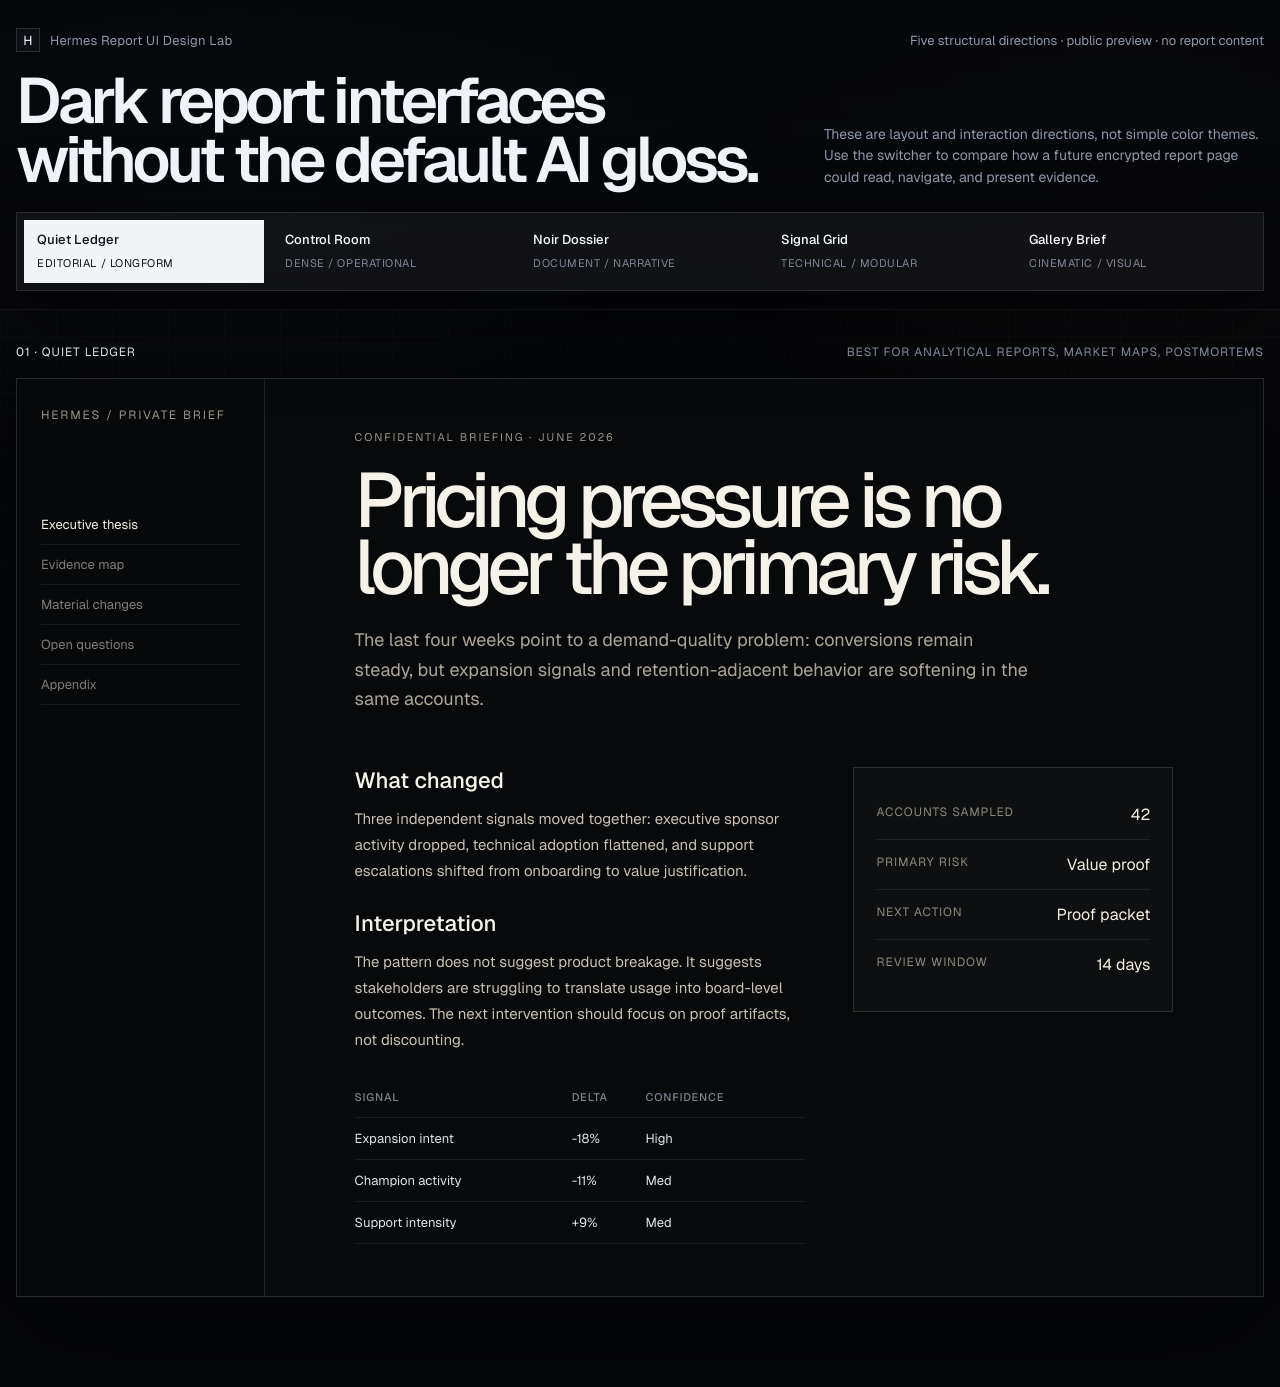
==== design-lab/index.html @ 14cd5e18 "Add report design lab prototypes" ====
<!doctype html>
<html lang="en">
<head>
  <meta charset="utf-8" />
  <meta name="viewport" content="width=device-width, initial-scale=1" />
  <title>Hermes Report Design Lab</title>
  <meta name="description" content="Five dark UI directions for encrypted Hermes report pages." />
  <link rel="preconnect" href="https://fonts.googleapis.com">
  <link rel="preconnect" href="https://fonts.gstatic.com" crossorigin>
  <link href="https://fonts.googleapis.com/css2?family=Geist:wght@300;400;500;600;700&family=Geist+Mono:wght@400;500;600&family=Inter:wght@300;400;500;600;700&family=IBM+Plex+Serif:wght@400;500&display=swap" rel="stylesheet">
  <style>
    :root {
      color-scheme: dark;
      --lab-bg: #06070a;
      --lab-panel: rgba(255,255,255,.055);
      --lab-line: rgba(255,255,255,.12);
      --lab-text: #eff2f7;
      --lab-muted: #8f99aa;
      --lab-accent: #d7e2ff;
      --lab-shadow: 0 24px 90px rgba(0,0,0,.48);
    }
    * { box-sizing: border-box; }
    html { scroll-behavior: smooth; }
    body {
      margin: 0;
      min-height: 100vh;
      color: var(--lab-text);
      background: var(--lab-bg);
      font-family: Geist, Inter, system-ui, -apple-system, BlinkMacSystemFont, "Segoe UI", sans-serif;
      -webkit-font-smoothing: antialiased;
      text-rendering: geometricPrecision;
    }
    body::before {
      content: "";
      position: fixed;
      inset: 0;
      pointer-events: none;
      background:
        linear-gradient(rgba(255,255,255,.018) 1px, transparent 1px),
        linear-gradient(90deg, rgba(255,255,255,.015) 1px, transparent 1px),
        radial-gradient(circle at 18% -8%, rgba(80,98,140,.18), transparent 34rem),
        radial-gradient(circle at 88% 5%, rgba(116,71,44,.12), transparent 30rem);
      background-size: 56px 56px, 56px 56px, auto, auto;
      mask-image: linear-gradient(to bottom, #000 0, rgba(0,0,0,.85) 38%, transparent 100%);
      z-index: 0;
    }
    button, select, input { font: inherit; }
    a { color: inherit; }
    .lab-shell { position: relative; z-index: 1; width: min(1440px, calc(100vw - 32px)); margin: 0 auto; }
    .lab-header { padding: 28px 0 18px; position: sticky; top: 0; z-index: 30; background: linear-gradient(to bottom, rgba(6,7,10,.96), rgba(6,7,10,.78)); backdrop-filter: blur(18px); border-bottom: 1px solid rgba(255,255,255,.065); }
    .lab-topline { display: flex; align-items: center; justify-content: space-between; gap: 18px; margin-bottom: 20px; }
    .lab-brand { display: flex; align-items: center; gap: 10px; font-size: 13px; color: var(--lab-muted); letter-spacing: .02em; }
    .lab-mark { width: 24px; height: 24px; border: 1px solid var(--lab-line); display: grid; place-items: center; color: #fff; background: #0d0f14; }
    .lab-note { color: var(--lab-muted); font-size: 13px; }
    .lab-title { display: grid; grid-template-columns: 1fr auto; gap: 24px; align-items: end; margin-bottom: 22px; }
    .lab-title h1 { margin: 0; max-width: 860px; font-size: clamp(34px, 5vw, 72px); line-height: .92; letter-spacing: -.065em; font-weight: 600; }
    .lab-title p { margin: 0; max-width: 440px; color: var(--lab-muted); font-size: 14px; line-height: 1.55; }
    .switcher { display: grid; grid-template-columns: repeat(5, minmax(0, 1fr)); gap: 8px; padding: 7px; border: 1px solid rgba(255,255,255,.10); background: rgba(255,255,255,.045); box-shadow: var(--lab-shadow); }
    .switcher button { min-height: 54px; cursor: pointer; text-align: left; border: 1px solid transparent; color: #aeb6c4; background: transparent; padding: 10px 12px; transition: 160ms ease; }
    .switcher button b { display: block; font-size: 13px; color: #f4f7fb; font-weight: 520; margin-bottom: 3px; }
    .switcher button span { font-size: 11px; letter-spacing: .05em; text-transform: uppercase; color: #7f8795; }
    .switcher button:hover { background: rgba(255,255,255,.055); border-color: rgba(255,255,255,.10); color: #fff; }
    .switcher button[aria-selected="true"] { background: #f2f4f8; color: #11141a; border-color: #f2f4f8; }
    .switcher button[aria-selected="true"] b, .switcher button[aria-selected="true"] span { color: #11141a; }
    .variant { display: none; padding: 34px 0 90px; }
    .variant.active { display: block; }
    .variant-meta { display: flex; align-items: center; justify-content: space-between; gap: 16px; margin: 0 0 18px; color: var(--lab-muted); font-size: 12px; letter-spacing: .08em; text-transform: uppercase; }
    .variant-meta .stance { color: #f6f7f9; }
    .frame { min-height: 760px; overflow: hidden; border: 1px solid rgba(255,255,255,.13); box-shadow: 0 30px 100px rgba(0,0,0,.52); background: #090a0e; }

    /* Shared sample blocks */
    .mini-table { width: 100%; border-collapse: collapse; }
    .mini-table th, .mini-table td { text-align: left; padding: 12px 0; border-bottom: 1px solid rgba(255,255,255,.08); }
    .mini-table th { color: #7d8490; font-size: 11px; text-transform: uppercase; letter-spacing: .08em; font-weight: 500; }
    .mini-table td { color: #dfe4ec; font-size: 13px; }
    .kbd { font-family: Geist Mono, monospace; border: 1px solid rgba(255,255,255,.16); padding: 2px 6px; font-size: 11px; color: #c6ccd6; background: rgba(0,0,0,.25); }

    /* 01 Quiet Ledger */
    .ledger { background: #08090a; color: #f5f2ea; font-family: Geist, Inter, sans-serif; }
    .ledger .wrap { display: grid; grid-template-columns: 248px 1fr; min-height: 760px; }
    .ledger aside { border-right: 1px solid rgba(245,242,234,.11); padding: 28px 24px; background: #07080a; }
    .ledger .logo { font-size: 12px; letter-spacing: .16em; text-transform: uppercase; color: #9b9487; margin-bottom: 82px; }
    .ledger .toc a { display: block; color: #817d76; text-decoration: none; padding: 11px 0; border-bottom: 1px solid rgba(245,242,234,.07); font-size: 13px; }
    .ledger .toc a.active, .ledger .toc a:hover { color: #f7f1e3; }
    .ledger main { padding: 52px min(7vw, 90px); }
    .ledger .overline { color: #9b9487; text-transform: uppercase; letter-spacing: .18em; font-size: 11px; margin-bottom: 22px; }
    .ledger h2 { font-size: clamp(44px, 6vw, 92px); line-height: .88; letter-spacing: -.075em; font-weight: 500; margin: 0 0 24px; max-width: 880px; }
    .ledger .lede { max-width: 680px; color: #aca59a; font-size: 18px; line-height: 1.65; margin-bottom: 52px; }
    .ledger .cols { display: grid; grid-template-columns: 1fr 320px; gap: 48px; align-items: start; }
    .ledger article { max-width: 720px; }
    .ledger article h3 { font-size: 22px; margin: 0 0 12px; font-weight: 520; }
    .ledger article p { color: #c9c1b4; line-height: 1.75; font-size: 15px; margin: 0 0 24px; }
    .ledger .factbox { border: 1px solid rgba(245,242,234,.13); padding: 22px; background: rgba(255,255,255,.025); }
    .ledger .fact { display: flex; justify-content: space-between; gap: 20px; padding: 14px 0; border-bottom: 1px solid rgba(245,242,234,.08); }
    .ledger .fact:last-child { border-bottom: 0; }
    .ledger .fact span:first-child { color: #8f897e; font-size: 12px; text-transform: uppercase; letter-spacing: .08em; }
    .ledger .fact span:last-child { color: #f4eddf; }

    /* 02 Control Room */
    .control { background: #070a0d; color: #e9f1f7; font-family: Inter, Geist, sans-serif; }
    .control .wrap { min-height: 760px; display: grid; grid-template-columns: 72px 330px 1fr; }
    .control .rail { border-right: 1px solid rgba(255,255,255,.08); background: #050608; padding: 18px 12px; display: flex; flex-direction: column; gap: 12px; }
    .control .dot { width: 38px; height: 38px; border: 1px solid rgba(255,255,255,.12); display: grid; place-items: center; color: #6fb6ff; background: #0c1117; }
    .control .sidebar { border-right: 1px solid rgba(255,255,255,.08); padding: 22px; background: #090d12; }
    .control .sidebar h2 { margin: 0 0 18px; font-size: 15px; letter-spacing: .08em; text-transform: uppercase; color: #8aa0b4; }
    .control .search { border: 1px solid rgba(255,255,255,.12); padding: 12px; color: #718296; font-size: 13px; margin-bottom: 20px; background: #05080c; }
    .control .item { padding: 13px 0; border-bottom: 1px solid rgba(255,255,255,.075); }
    .control .item b { display: block; font-size: 13px; margin-bottom: 5px; color: #e7eef6; }
    .control .item span { font-size: 12px; color: #738195; }
    .control main { padding: 24px; }
    .control .top { display: flex; justify-content: space-between; align-items: start; gap: 20px; margin-bottom: 22px; }
    .control h3 { margin: 0; font-size: 38px; line-height: .98; letter-spacing: -.05em; }
    .control .health { color: #7ee787; border: 1px solid rgba(126,231,135,.25); padding: 8px 10px; background: rgba(126,231,135,.07); font-size: 12px; }
    .control .grid { display: grid; grid-template-columns: 1.3fr .8fr; gap: 18px; }
    .control .panel { border: 1px solid rgba(255,255,255,.10); background: #0b1016; padding: 18px; min-height: 190px; }
    .control .panel h4 { margin: 0 0 16px; color: #91a2b6; font-size: 11px; text-transform: uppercase; letter-spacing: .12em; }
    .control .chart { height: 220px; background: linear-gradient(to top, rgba(72,152,255,.14), transparent), repeating-linear-gradient(to right, rgba(255,255,255,.045) 0 1px, transparent 1px 54px), repeating-linear-gradient(to top, rgba(255,255,255,.045) 0 1px, transparent 1px 42px); position: relative; overflow: hidden; }
    .control .chart::after { content: ""; position: absolute; left: -4%; right: -4%; bottom: 25%; height: 2px; background: #5aa7ff; box-shadow: 80px -45px 0 #5aa7ff, 180px -8px 0 #5aa7ff, 300px -80px 0 #5aa7ff, 440px -52px 0 #5aa7ff; transform: skewY(-9deg); }
    .control .cards { display: grid; grid-template-columns: repeat(3, 1fr); gap: 12px; margin-top: 18px; }
    .control .metric { border: 1px solid rgba(255,255,255,.09); padding: 16px; background: #080c11; }
    .control .metric span { color: #6e7f93; font-size: 11px; text-transform: uppercase; letter-spacing: .08em; }
    .control .metric b { display: block; font-size: 26px; margin-top: 10px; }

    /* 03 Noir Dossier */
    .dossier { background: #0b0b0a; color: #e7e0d2; font-family: "IBM Plex Serif", Georgia, serif; }
    .dossier .wrap { min-height: 760px; padding: 40px; background: radial-gradient(circle at 78% 4%, rgba(148,32,32,.17), transparent 28rem), #0b0b0a; }
    .dossier .sheet { border: 1px solid rgba(231,224,210,.18); min-height: 680px; display: grid; grid-template-columns: 1fr 360px; background: rgba(255,255,255,.018); }
    .dossier .body { padding: 42px 46px; border-right: 1px solid rgba(231,224,210,.13); }
    .dossier .stamp { display: inline-block; font-family: Geist Mono, monospace; color: #d64b41; border: 1px solid rgba(214,75,65,.55); padding: 5px 9px; letter-spacing: .16em; font-size: 11px; transform: rotate(-2deg); margin-bottom: 34px; }
    .dossier h2 { font-family: Geist, Inter, sans-serif; margin: 0 0 18px; font-size: clamp(42px, 5vw, 72px); line-height: .92; letter-spacing: -.055em; color: #f7efe0; }
    .dossier .lead { font-size: 21px; line-height: 1.55; color: #bbb0a0; max-width: 680px; margin-bottom: 44px; }
    .dossier .section { display: grid; grid-template-columns: 110px 1fr; gap: 28px; padding: 24px 0; border-top: 1px solid rgba(231,224,210,.12); }
    .dossier .section .num { font-family: Geist Mono, monospace; color: #8e8678; font-size: 12px; letter-spacing: .1em; }
    .dossier .section p { margin: 0; color: #d4c9b8; line-height: 1.72; }
    .dossier .side { padding: 36px 28px; font-family: Geist, Inter, sans-serif; }
    .dossier .side h3 { font-size: 12px; letter-spacing: .16em; text-transform: uppercase; color: #91887a; margin: 0 0 20px; }
    .dossier .redacted { height: 13px; background: #0f0f0d; border: 1px solid rgba(231,224,210,.09); margin-bottom: 10px; }
    .dossier .redacted.short { width: 62%; }
    .dossier .quote { margin-top: 38px; color: #f0e7d6; font-size: 24px; line-height: 1.24; letter-spacing: -.02em; }

    /* 04 Signal Grid */
    .signal { background: #050608; color: #eff5ff; font-family: Geist, Inter, sans-serif; }
    .signal .wrap { min-height: 760px; padding: 28px; background: linear-gradient(rgba(94,106,210,.05) 1px, transparent 1px), linear-gradient(90deg, rgba(94,106,210,.05) 1px, transparent 1px), #050608; background-size: 36px 36px; }
    .signal .chrome { display: grid; grid-template-columns: 1fr 440px; gap: 16px; min-height: 700px; }
    .signal .hero, .signal .stack > * { border: 1px solid rgba(255,255,255,.09); background: rgba(8,10,14,.86); }
    .signal .hero { padding: 34px; display: flex; flex-direction: column; justify-content: space-between; }
    .signal .label { font-family: Geist Mono, monospace; font-size: 11px; letter-spacing: .16em; text-transform: uppercase; color: #7882ff; }
    .signal h2 { margin: 18px 0; font-size: clamp(46px, 6vw, 88px); line-height: .9; letter-spacing: -.07em; font-weight: 560; max-width: 760px; }
    .signal .summary { max-width: 700px; color: #a8b1c3; line-height: 1.65; font-size: 16px; }
    .signal .matrix { display: grid; grid-template-columns: repeat(4, 1fr); gap: 10px; margin-top: 34px; }
    .signal .cell { min-height: 86px; border: 1px solid rgba(255,255,255,.08); padding: 12px; background: rgba(255,255,255,.025); }
    .signal .cell span { display: block; color: #6f7787; font-size: 11px; text-transform: uppercase; letter-spacing: .08em; margin-bottom: 10px; }
    .signal .cell b { font-size: 22px; }
    .signal .stack { display: grid; grid-template-rows: 1fr 1fr; gap: 16px; }
    .signal .panel { padding: 22px; }
    .signal .panel h3 { margin: 0 0 18px; font-size: 14px; color: #dbe4f7; }
    .signal .nodes { height: 245px; position: relative; background: radial-gradient(circle at 30% 32%, rgba(120,130,255,.22), transparent 9rem), radial-gradient(circle at 70% 62%, rgba(84,197,255,.14), transparent 10rem); overflow: hidden; }
    .signal .nodes i { position: absolute; width: 9px; height: 9px; background: #9ea7ff; border-radius: 50%; box-shadow: 0 0 0 6px rgba(158,167,255,.12); }
    .signal .nodes i:nth-child(1){left:18%;top:28%}.signal .nodes i:nth-child(2){left:46%;top:48%}.signal .nodes i:nth-child(3){left:72%;top:34%}.signal .nodes i:nth-child(4){left:62%;top:72%}.signal .nodes i:nth-child(5){left:28%;top:70%}
    .signal .nodes::before, .signal .nodes::after { content:""; position:absolute; inset:22%; border:1px solid rgba(158,167,255,.18); transform: rotate(18deg); }
    .signal .nodes::after { inset: 34% 18%; transform: rotate(-12deg); }

    /* 05 Gallery Brief */
    .gallery { background: #000; color: #fff; font-family: Inter, Geist, sans-serif; }
    .gallery .wrap { min-height: 760px; padding: 24px; }
    .gallery .mosaic { display: grid; grid-template-columns: 1.1fr .7fr .9fr; grid-template-rows: 360px 330px; gap: 12px; }
    .gallery .tile { position: relative; overflow: hidden; background: #151515; border: 1px solid rgba(255,255,255,.10); }
    .gallery .tile::before { content:""; position:absolute; inset:0; background: var(--art); filter: saturate(.88) contrast(1.05); transform: scale(1.02); }
    .gallery .tile::after { content:""; position:absolute; inset:0; background: linear-gradient(to top, rgba(0,0,0,.72), transparent 58%); }
    .gallery .tile.big { grid-row: span 2; }
    .gallery .copy { position: absolute; left: 24px; right: 24px; bottom: 22px; z-index: 2; }
    .gallery .copy span { font-size: 11px; letter-spacing: .16em; text-transform: uppercase; color: #c5c5c5; }
    .gallery .copy h2 { margin: 10px 0 0; max-width: 520px; font-size: clamp(34px, 5vw, 68px); line-height: .93; letter-spacing: -.06em; font-weight: 500; }
    .gallery .copy p { max-width: 460px; color: #d2d2d2; line-height: 1.5; }
    .gallery .caption { position:absolute; top:18px; left:18px; z-index:2; color:#e6e6e6; font-size:12px; letter-spacing:.08em; text-transform:uppercase; }
    .gallery .strip { display: grid; grid-template-columns: repeat(4, 1fr); gap: 12px; margin-top: 12px; }
    .gallery .small { min-height: 126px; border: 1px solid rgba(255,255,255,.10); background: #0d0d0d; padding: 16px; display:flex; flex-direction:column; justify-content:space-between; }
    .gallery .small b { font-size: 20px; font-weight: 500; letter-spacing: -.03em; }
    .gallery .small span { color: #888; font-size: 12px; }

    @media (max-width: 960px) {
      .lab-title { grid-template-columns: 1fr; }
      .switcher { grid-template-columns: 1fr; }
      .ledger .wrap, .control .wrap, .dossier .sheet, .signal .chrome, .gallery .mosaic { grid-template-columns: 1fr; }
      .ledger aside, .control .rail, .control .sidebar { display: none; }
      .gallery .mosaic { grid-template-rows: none; }
      .gallery .tile, .gallery .tile.big { min-height: 330px; grid-row: auto; }
      .gallery .strip, .control .cards, .signal .matrix { grid-template-columns: 1fr 1fr; }
    }
  </style>
</head>
<body>
  <header class="lab-header">
    <div class="lab-shell">
      <div class="lab-topline">
        <div class="lab-brand"><span class="lab-mark">H</span><span>Hermes Report UI Design Lab</span></div>
        <div class="lab-note">Five structural directions · public preview · no report content</div>
      </div>
      <div class="lab-title">
        <h1>Dark report interfaces without the default AI gloss.</h1>
        <p>These are layout and interaction directions, not simple color themes. Use the switcher to compare how a future encrypted report page could read, navigate, and present evidence.</p>
      </div>
      <nav class="switcher" aria-label="Design variants" role="tablist">
        <button role="tab" aria-selected="true" data-target="ledger"><b>Quiet Ledger</b><span>Editorial / longform</span></button>
        <button role="tab" aria-selected="false" data-target="control"><b>Control Room</b><span>Dense / operational</span></button>
        <button role="tab" aria-selected="false" data-target="dossier"><b>Noir Dossier</b><span>Document / narrative</span></button>
        <button role="tab" aria-selected="false" data-target="signal"><b>Signal Grid</b><span>Technical / modular</span></button>
        <button role="tab" aria-selected="false" data-target="gallery"><b>Gallery Brief</b><span>Cinematic / visual</span></button>
      </nav>
    </div>
  </header>

  <main class="lab-shell">
    <section id="ledger" class="variant active" aria-label="Quiet Ledger design variant">
      <div class="variant-meta"><span class="stance">01 · Quiet Ledger</span><span>Best for analytical reports, market maps, postmortems</span></div>
      <div class="frame ledger">
        <div class="wrap">
          <aside>
            <div class="logo">Hermes / Private brief</div>
            <nav class="toc">
              <a class="active" href="#">Executive thesis</a>
              <a href="#">Evidence map</a>
              <a href="#">Material changes</a>
              <a href="#">Open questions</a>
              <a href="#">Appendix</a>
            </nav>
          </aside>
          <main>
            <div class="overline">Confidential briefing · June 2026</div>
            <h2>Pricing pressure is no longer the primary risk.</h2>
            <p class="lede">The last four weeks point to a demand-quality problem: conversions remain steady, but expansion signals and retention-adjacent behavior are softening in the same accounts.</p>
            <div class="cols">
              <article>
                <h3>What changed</h3>
                <p>Three independent signals moved together: executive sponsor activity dropped, technical adoption flattened, and support escalations shifted from onboarding to value justification.</p>
                <h3>Interpretation</h3>
                <p>The pattern does not suggest product breakage. It suggests stakeholders are struggling to translate usage into board-level outcomes. The next intervention should focus on proof artifacts, not discounting.</p>
                <table class="mini-table">
                  <thead><tr><th>Signal</th><th>Delta</th><th>Confidence</th></tr></thead>
                  <tbody><tr><td>Expansion intent</td><td>-18%</td><td>High</td></tr><tr><td>Champion activity</td><td>-11%</td><td>Med</td></tr><tr><td>Support intensity</td><td>+9%</td><td>Med</td></tr></tbody>
                </table>
              </article>
              <div class="factbox">
                <div class="fact"><span>Accounts sampled</span><span>42</span></div>
                <div class="fact"><span>Primary risk</span><span>Value proof</span></div>
                <div class="fact"><span>Next action</span><span>Proof packet</span></div>
                <div class="fact"><span>Review window</span><span>14 days</span></div>
              </div>
            </div>
          </main>
        </div>
      </div>
    </section>

    <section id="control" class="variant" aria-label="Control Room design variant">
      <div class="variant-meta"><span class="stance">02 · Control Room</span><span>Best for monitoring reports, technical audits, recurring status reviews</span></div>
      <div class="frame control">
        <div class="wrap">
          <div class="rail"><div class="dot">⌘</div><div class="dot">Σ</div><div class="dot">↗</div><div class="dot">!</div></div>
          <aside class="sidebar">
            <h2>Report queue</h2>
            <div class="search">Search <span class="kbd">⌘ K</span></div>
            <div class="item"><b>Conversion health</b><span>3 flagged cohorts</span></div>
            <div class="item"><b>Infra spend</b><span>forecast above band</span></div>
            <div class="item"><b>Pipeline quality</b><span>velocity stable</span></div>
            <div class="item"><b>Open decisions</b><span>2 require review</span></div>
          </aside>
          <main>
            <div class="top">
              <div><h3>Operating picture</h3><p style="color:#8190a4;max-width:640px;line-height:1.55">A cockpit layout for reports where the reader needs scan speed, drill-down hierarchy, and clear exception handling.</p></div>
              <div class="health">Systems nominal</div>
            </div>
            <div class="grid">
              <div class="panel"><h4>Momentum trace</h4><div class="chart"></div></div>
              <div class="panel"><h4>Priority actions</h4><table class="mini-table"><tbody><tr><td>Renewal proof packet</td><td>P0</td></tr><tr><td>Cost anomaly review</td><td>P1</td></tr><tr><td>Partner funnel note</td><td>P2</td></tr></tbody></table></div>
            </div>
            <div class="cards"><div class="metric"><span>Risk score</span><b>0.31</b></div><div class="metric"><span>Confidence</span><b>84%</b></div><div class="metric"><span>Watch items</span><b>7</b></div></div>
          </main>
        </div>
      </div>
    </section>

    <section id="dossier" class="variant" aria-label="Noir Dossier design variant">
      <div class="variant-meta"><span class="stance">03 · Noir Dossier</span><span>Best for investigations, competitor dossiers, strategic memos</span></div>
      <div class="frame dossier">
        <div class="wrap">
          <div class="sheet">
            <div class="body">
              <div class="stamp">EYES ONLY</div>
              <h2>The quiet competitor is moving upstream.</h2>
              <p class="lead">A document-forward style that makes the report feel authored, deliberate, and serious without resorting to cyberpunk neon.</p>
              <div class="section"><div class="num">01 / FINDING</div><p>Hiring patterns and enterprise messaging changed before the public roadmap did. Treat the repositioning as intentional, not exploratory.</p></div>
              <div class="section"><div class="num">02 / EVIDENCE</div><p>Three sales pages now lead with governance, migration safety, and auditability. Pricing pages still lag, which suggests the motion is being tested with larger accounts first.</p></div>
              <div class="section"><div class="num">03 / RESPONSE</div><p>Do not mirror their narrative. Publish proof of deployment speed and operational independence; force the comparison back to time-to-value.</p></div>
            </div>
            <aside class="side">
              <h3>Source reliability</h3>
              <div class="redacted"></div><div class="redacted short"></div><div class="redacted"></div><div class="redacted short"></div>
              <div class="quote">“The useful part of the story is not what changed. It is what they stopped saying.”</div>
            </aside>
          </div>
        </div>
      </div>
    </section>

    <section id="signal" class="variant" aria-label="Signal Grid design variant">
      <div class="variant-meta"><span class="stance">04 · Signal Grid</span><span>Best for research maps, technical findings, evidence-heavy reports</span></div>
      <div class="frame signal">
        <div class="wrap">
          <div class="chrome">
            <section class="hero">
              <div>
                <div class="label">Signal map / evidence weighted</div>
                <h2>What matters is now clustered in the integration layer.</h2>
                <p class="summary">A modular grid that privileges evidence relationships over prose. Useful when the reader needs to see how observations connect before reading the narrative.</p>
              </div>
              <div class="matrix"><div class="cell"><span>Nodes</span><b>128</b></div><div class="cell"><span>Clusters</span><b>09</b></div><div class="cell"><span>Novel</span><b>17</b></div><div class="cell"><span>Noise</span><b>Low</b></div></div>
            </section>
            <aside class="stack">
              <div class="panel"><h3>Relationship map</h3><div class="nodes"><i></i><i></i><i></i><i></i><i></i></div></div>
              <div class="panel"><h3>Strongest signals</h3><table class="mini-table"><tbody><tr><td>Partner API mentions</td><td>+42%</td></tr><tr><td>Migration objections</td><td>-16%</td></tr><tr><td>Security review depth</td><td>+23%</td></tr></tbody></table></div>
            </aside>
          </div>
        </div>
      </div>
    </section>

    <section id="gallery" class="variant" aria-label="Gallery Brief design variant">
      <div class="variant-meta"><span class="stance">05 · Gallery Brief</span><span>Best for visual reports, image-rich recaps, product/market narratives</span></div>
      <div class="frame gallery">
        <div class="wrap">
          <div class="mosaic">
            <article class="tile big" style="--art: radial-gradient(circle at 30% 20%, #6c7ea8, transparent 18rem), linear-gradient(135deg,#111,#35322d 45%,#0b0b0b)"><div class="caption">Field notes</div><div class="copy"><span>Visual briefing</span><h2>Let the evidence set the pace.</h2><p>A cinematic layout for reports where images, screenshots, diagrams, and excerpts carry as much weight as the written analysis.</p></div></article>
            <article class="tile" style="--art: radial-gradient(circle at 70% 20%, #70473c, transparent 12rem), linear-gradient(160deg,#090909,#1d2226)"><div class="caption">Frame 01</div><div class="copy"><h2 style="font-size:30px">Adoption moment</h2></div></article>
            <article class="tile" style="--art: radial-gradient(circle at 20% 80%, #2f5c65, transparent 13rem), linear-gradient(160deg,#111,#222)"><div class="caption">Frame 02</div><div class="copy"><h2 style="font-size:30px">Market texture</h2></div></article>
            <article class="tile" style="--art: radial-gradient(circle at 65% 45%, #81704e, transparent 12rem), linear-gradient(160deg,#0e0e0e,#252525)"><div class="caption">Frame 03</div><div class="copy"><h2 style="font-size:30px">Signal drift</h2></div></article>
            <article class="tile" style="--art: radial-gradient(circle at 50% 50%, #606b85, transparent 13rem), linear-gradient(160deg,#090909,#171717)"><div class="caption">Frame 04</div><div class="copy"><h2 style="font-size:30px">Decision point</h2></div></article>
          </div>
          <div class="strip"><div class="small"><span>Strong at</span><b>Visual memory</b></div><div class="small"><span>Weak at</span><b>Dense tables</b></div><div class="small"><span>Use when</span><b>Evidence is visual</b></div><div class="small"><span>Interaction</span><b>Gallery scan</b></div></div>
        </div>
      </div>
    </section>
  </main>

  <script>
    const tabs = [...document.querySelectorAll('.switcher button')];
    const variants = [...document.querySelectorAll('.variant')];
    function show(id, push = true) {
      tabs.forEach(tab => tab.setAttribute('aria-selected', tab.dataset.target === id ? 'true' : 'false'));
      variants.forEach(panel => panel.classList.toggle('active', panel.id === id));
      if (push) history.replaceState(null, '', '#' + id);
    }
    tabs.forEach(tab => tab.addEventListener('click', () => show(tab.dataset.target)));
    const initial = location.hash.replace('#', '');
    if (initial && document.getElementById(initial)) show(initial, false);
    window.addEventListener('keydown', event => {
      if (!/^Digit[1-5]$/.test(event.code)) return;
      const index = Number(event.code.replace('Digit', '')) - 1;
      if (tabs[index]) show(tabs[index].dataset.target);
    });
  </script>
</body>
</html>
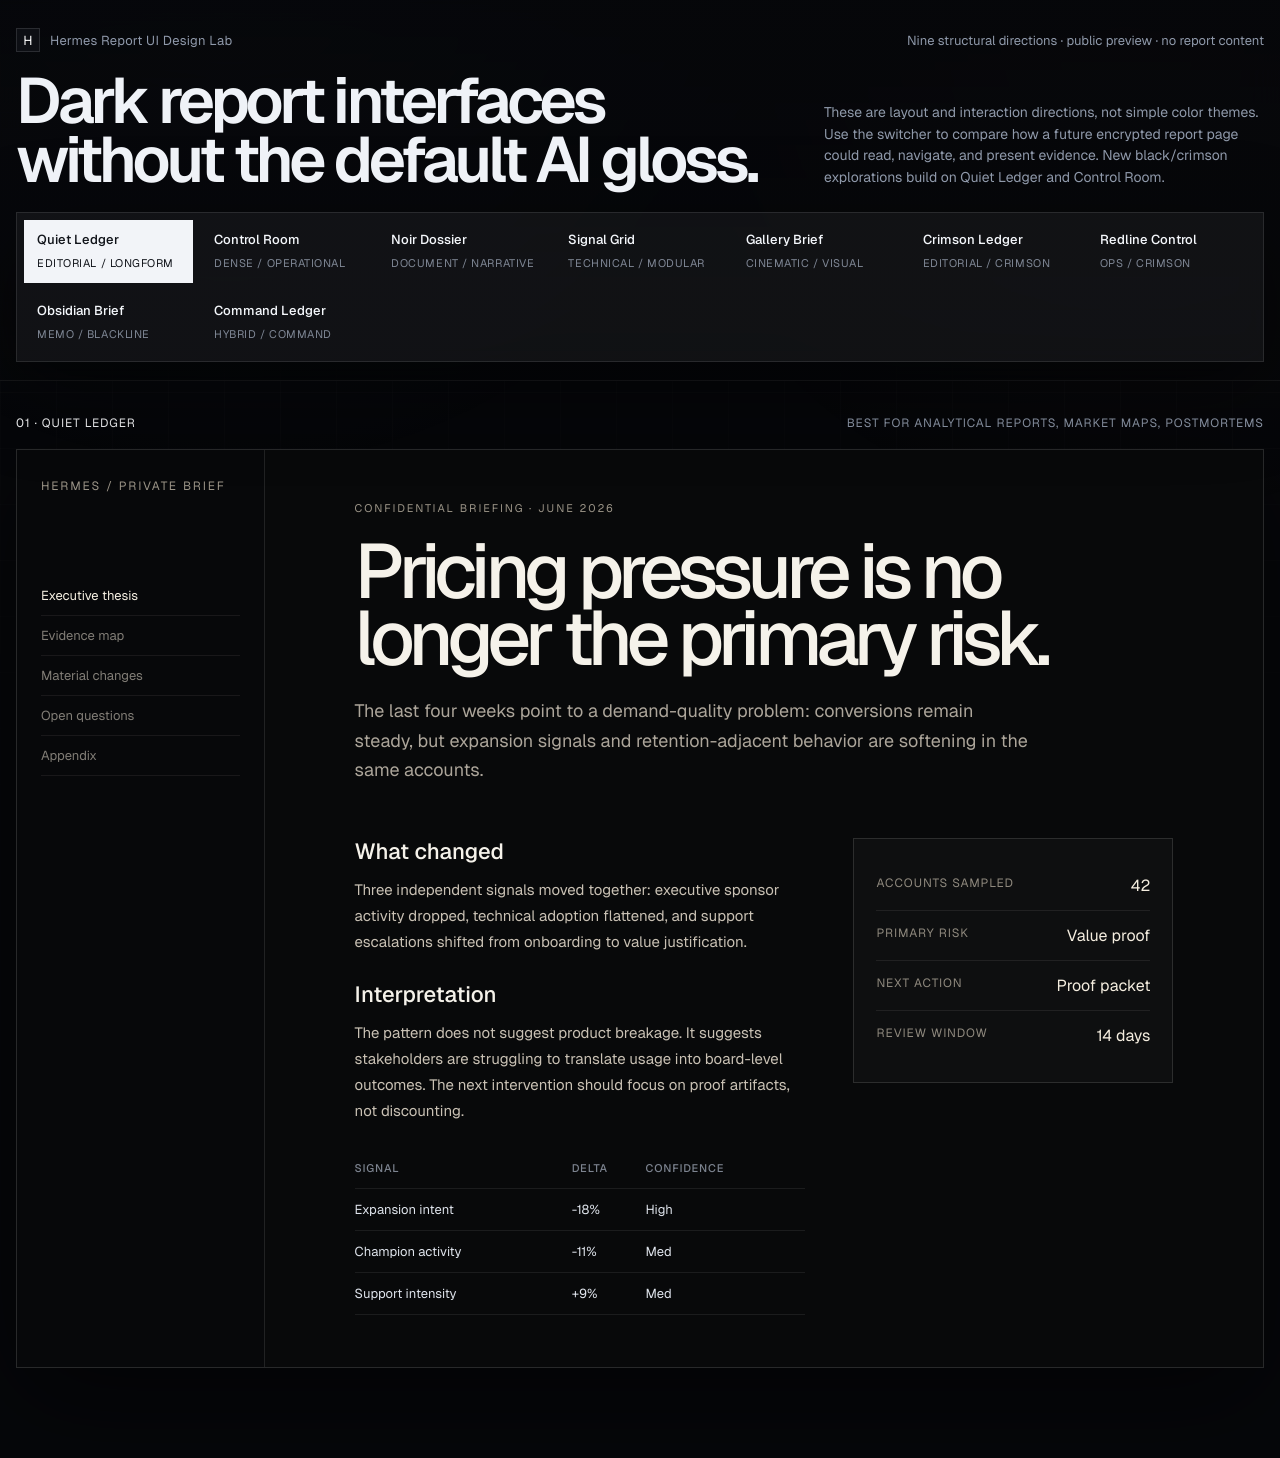
==== commit 769a3720: "Add black crimson report design variants" ====
--- a/design-lab/index.html
+++ b/design-lab/index.html
@@ -4,7 +4,7 @@
   <meta charset="utf-8" />
   <meta name="viewport" content="width=device-width, initial-scale=1" />
   <title>Hermes Report Design Lab</title>
-  <meta name="description" content="Five dark UI directions for encrypted Hermes report pages." />
+  <meta name="description" content="Nine dark UI directions for encrypted Hermes report pages." />
   <link rel="preconnect" href="https://fonts.googleapis.com">
   <link rel="preconnect" href="https://fonts.gstatic.com" crossorigin>
   <link href="https://fonts.googleapis.com/css2?family=Geist:wght@300;400;500;600;700&family=Geist+Mono:wght@400;500;600&family=Inter:wght@300;400;500;600;700&family=IBM+Plex+Serif:wght@400;500&display=swap" rel="stylesheet">
@@ -55,7 +55,7 @@
     .lab-title { display: grid; grid-template-columns: 1fr auto; gap: 24px; align-items: end; margin-bottom: 22px; }
     .lab-title h1 { margin: 0; max-width: 860px; font-size: clamp(34px, 5vw, 72px); line-height: .92; letter-spacing: -.065em; font-weight: 600; }
     .lab-title p { margin: 0; max-width: 440px; color: var(--lab-muted); font-size: 14px; line-height: 1.55; }
-    .switcher { display: grid; grid-template-columns: repeat(5, minmax(0, 1fr)); gap: 8px; padding: 7px; border: 1px solid rgba(255,255,255,.10); background: rgba(255,255,255,.045); box-shadow: var(--lab-shadow); }
+    .switcher { display: grid; grid-template-columns: repeat(auto-fit, minmax(155px, 1fr)); gap: 8px; padding: 7px; border: 1px solid rgba(255,255,255,.10); background: rgba(255,255,255,.045); box-shadow: var(--lab-shadow); }
     .switcher button { min-height: 54px; cursor: pointer; text-align: left; border: 1px solid transparent; color: #aeb6c4; background: transparent; padding: 10px 12px; transition: 160ms ease; }
     .switcher button b { display: block; font-size: 13px; color: #f4f7fb; font-weight: 520; margin-bottom: 3px; }
     .switcher button span { font-size: 11px; letter-spacing: .05em; text-transform: uppercase; color: #7f8795; }
@@ -178,14 +178,107 @@
     .gallery .small b { font-size: 20px; font-weight: 500; letter-spacing: -.03em; }
     .gallery .small span { color: #888; font-size: 12px; }
 
+
+
+    /* 06 Crimson Ledger */
+    .crimson-ledger { background: #050303; color: #f3ece8; font-family: Geist, Inter, sans-serif; }
+    .crimson-ledger .wrap { min-height: 760px; display: grid; grid-template-columns: 292px 1fr; background: linear-gradient(90deg, #070404 0, #070404 291px, rgba(120,15,21,.18) 292px, transparent 293px), #050303; }
+    .crimson-ledger aside { padding: 34px 28px; border-right: 1px solid rgba(201,39,49,.28); }
+    .crimson-ledger .seal { font-family: Geist Mono, monospace; color: #e24a55; font-size: 11px; letter-spacing: .18em; text-transform: uppercase; margin-bottom: 88px; }
+    .crimson-ledger .toc a { display: grid; grid-template-columns: 22px 1fr; gap: 12px; text-decoration: none; color: #827573; padding: 13px 0; border-bottom: 1px solid rgba(226,74,85,.12); font-size: 13px; }
+    .crimson-ledger .toc a::before { content: attr(data-n); color: #7a2028; font-family: Geist Mono, monospace; }
+    .crimson-ledger .toc a.active, .crimson-ledger .toc a:hover { color: #f4ece6; }
+    .crimson-ledger main { padding: 52px min(7vw, 92px); }
+    .crimson-ledger .kicker { color: #d9464f; font-family: Geist Mono, monospace; text-transform: uppercase; letter-spacing: .18em; font-size: 11px; margin-bottom: 22px; }
+    .crimson-ledger h2 { margin: 0 0 24px; max-width: 900px; font-size: clamp(46px, 6vw, 88px); line-height: .88; letter-spacing: -.075em; font-weight: 560; color: #fff7ef; }
+    .crimson-ledger .lede { max-width: 720px; color: #b9aaa5; font-size: 18px; line-height: 1.62; margin-bottom: 48px; }
+    .crimson-ledger .body-grid { display: grid; grid-template-columns: minmax(0, 1fr) 340px; gap: 42px; }
+    .crimson-ledger .prose { border-left: 2px solid #8f1d27; padding-left: 28px; }
+    .crimson-ledger .prose h3 { margin: 0 0 10px; font-size: 20px; color: #f5ece6; }
+    .crimson-ledger .prose p { margin: 0 0 24px; color: #c9bbb6; line-height: 1.72; font-size: 15px; }
+    .crimson-ledger .brief-card { border: 1px solid rgba(226,74,85,.22); background: #0a0606; padding: 22px; }
+    .crimson-ledger .brief-card h3 { margin: 0 0 18px; font-size: 12px; color: #e24a55; letter-spacing: .16em; text-transform: uppercase; }
+    .crimson-ledger .brief-card .row { display: flex; justify-content: space-between; gap: 18px; padding: 14px 0; border-top: 1px solid rgba(226,74,85,.12); }
+    .crimson-ledger .brief-card .row span:first-child { color: #8c7d78; font-size: 12px; }
+    .crimson-ledger .brief-card .row span:last-child { color: #fff4ed; }
+
+    /* 07 Redline Control */
+    .redline-control { background: #030304; color: #f2f4f6; font-family: Inter, Geist, sans-serif; }
+    .redline-control .wrap { min-height: 760px; display: grid; grid-template-columns: 84px 360px 1fr; background: #030304; }
+    .redline-control .rail { background: #070303; border-right: 1px solid rgba(255,255,255,.08); padding: 18px 14px; display: flex; flex-direction: column; gap: 12px; }
+    .redline-control .rail div { height: 44px; display: grid; place-items: center; border: 1px solid rgba(215,42,55,.30); color: #ff5360; background: rgba(215,42,55,.06); font-family: Geist Mono, monospace; }
+    .redline-control .queue { background: #070707; border-right: 1px solid rgba(255,255,255,.08); padding: 24px; }
+    .redline-control .queue h2 { margin: 0 0 22px; font-size: 13px; color: #ff5360; letter-spacing: .16em; text-transform: uppercase; }
+    .redline-control .incident { padding: 16px 0; border-top: 1px solid rgba(255,255,255,.08); }
+    .redline-control .incident b { display: block; font-size: 14px; color: #f3f5f6; margin-bottom: 6px; }
+    .redline-control .incident span { color: #8e969f; font-size: 12px; }
+    .redline-control .incident.hot b::after { content: "  P0"; color: #ff5360; font-family: Geist Mono, monospace; font-size: 11px; }
+    .redline-control main { padding: 26px; }
+    .redline-control .mast { display: grid; grid-template-columns: 1fr auto; gap: 22px; align-items: start; margin-bottom: 20px; }
+    .redline-control h3 { margin: 0; font-size: clamp(36px, 4vw, 58px); line-height: .92; letter-spacing: -.065em; }
+    .redline-control .subtitle { max-width: 660px; color: #939aa3; line-height: 1.56; margin-top: 12px; }
+    .redline-control .status { border: 1px solid rgba(255,83,96,.38); color: #ff6670; padding: 10px 12px; background: rgba(255,83,96,.065); font-size: 12px; font-family: Geist Mono, monospace; }
+    .redline-control .dash { display: grid; grid-template-columns: 1.2fr .8fr; gap: 16px; }
+    .redline-control .panel { border: 1px solid rgba(255,255,255,.10); background: #08090a; padding: 18px; }
+    .redline-control .panel h4 { margin: 0 0 16px; color: #8d939d; font-size: 11px; letter-spacing: .14em; text-transform: uppercase; }
+    .redline-control .pulse { height: 246px; background: repeating-linear-gradient(to right, rgba(255,255,255,.045) 0 1px, transparent 1px 48px), repeating-linear-gradient(to top, rgba(255,255,255,.04) 0 1px, transparent 1px 38px), linear-gradient(to top, rgba(198,27,39,.16), transparent); position: relative; overflow: hidden; }
+    .redline-control .trace { position: absolute; inset: 18px 20px; width: calc(100% - 40px); height: calc(100% - 36px); }
+    .redline-control .trace path { fill: none; stroke: #ff4655; stroke-width: 2; vector-effect: non-scaling-stroke; }
+    .redline-control .trace path:nth-child(2) { opacity: .74; }
+    .redline-control .trace path:nth-child(3) { opacity: .52; }
+    .redline-control .metrics { display: grid; grid-template-columns: repeat(4, 1fr); gap: 12px; margin-top: 16px; }
+    .redline-control .metric { border: 1px solid rgba(255,255,255,.09); padding: 16px; background: #060607; }
+    .redline-control .metric span { color: #747b85; font-size: 11px; text-transform: uppercase; letter-spacing: .08em; }
+    .redline-control .metric b { display: block; margin-top: 10px; font-size: 25px; }
+
+    /* 08 Obsidian Brief */
+    .obsidian-brief { background: #050505; color: #f4f0eb; font-family: Geist, Inter, sans-serif; }
+    .obsidian-brief .wrap { min-height: 760px; padding: 38px; background: radial-gradient(circle at 96% 6%, rgba(153,21,34,.17), transparent 28rem), #050505; }
+    .obsidian-brief .paper { min-height: 684px; border: 1px solid rgba(255,255,255,.10); display: grid; grid-template-columns: 1fr 380px; background: rgba(255,255,255,.018); }
+    .obsidian-brief .main { padding: 44px 48px; }
+    .obsidian-brief .topbar { display: flex; justify-content: space-between; color: #8b7d78; font-size: 11px; letter-spacing: .14em; text-transform: uppercase; margin-bottom: 78px; }
+    .obsidian-brief h2 { margin: 0 0 26px; font-size: clamp(44px, 6vw, 82px); line-height: .9; letter-spacing: -.075em; font-weight: 500; color: #fff7f0; max-width: 860px; }
+    .obsidian-brief .intro { max-width: 720px; color: #afa29d; line-height: 1.68; font-size: 17px; margin-bottom: 44px; }
+    .obsidian-brief .timeline { display: grid; gap: 0; max-width: 780px; }
+    .obsidian-brief .step { display: grid; grid-template-columns: 90px 1fr; gap: 24px; padding: 21px 0; border-top: 1px solid rgba(255,255,255,.08); }
+    .obsidian-brief .step b { color: #d2323f; font-family: Geist Mono, monospace; font-size: 12px; }
+    .obsidian-brief .step p { margin: 0; color: #d2c7c1; line-height: 1.58; }
+    .obsidian-brief aside { border-left: 1px solid rgba(255,255,255,.09); padding: 40px 28px; background: rgba(136,18,28,.04); }
+    .obsidian-brief aside h3 { margin: 0 0 18px; color: #d2323f; letter-spacing: .16em; text-transform: uppercase; font-size: 11px; }
+    .obsidian-brief .note { border-left: 2px solid #9c1f2b; padding-left: 16px; color: #c8bab3; line-height: 1.62; margin-bottom: 28px; }
+    .obsidian-brief .score { display: grid; grid-template-columns: 1fr 1fr; gap: 10px; }
+    .obsidian-brief .score div { border: 1px solid rgba(255,255,255,.09); padding: 14px; }
+    .obsidian-brief .score span { display: block; color: #80746f; font-size: 11px; margin-bottom: 8px; }
+    .obsidian-brief .score b { font-size: 22px; }
+
+    /* 09 Command Ledger */
+    .command-ledger { background: #030303; color: #f1f3f5; font-family: Geist, Inter, sans-serif; }
+    .command-ledger .wrap { min-height: 760px; display: grid; grid-template-columns: 1fr 500px; }
+    .command-ledger .read { padding: 48px min(6vw, 72px); background: #050505; border-right: 1px solid rgba(255,255,255,.08); }
+    .command-ledger .read .eyebrow { color: #bd2532; font-family: Geist Mono, monospace; letter-spacing: .18em; text-transform: uppercase; font-size: 11px; margin-bottom: 24px; }
+    .command-ledger h2 { margin: 0 0 22px; max-width: 760px; font-size: clamp(44px, 5.5vw, 78px); line-height: .9; letter-spacing: -.072em; font-weight: 560; }
+    .command-ledger .lede { max-width: 700px; color: #a5adb5; line-height: 1.64; font-size: 17px; margin-bottom: 44px; }
+    .command-ledger .readout { display: grid; grid-template-columns: repeat(3, 1fr); gap: 10px; margin-bottom: 42px; }
+    .command-ledger .readout div { border: 1px solid rgba(255,255,255,.09); padding: 15px; background: #080808; }
+    .command-ledger .readout span { display: block; color: #727a83; font-size: 11px; text-transform: uppercase; letter-spacing: .08em; margin-bottom: 8px; }
+    .command-ledger .readout b { font-size: 24px; }
+    .command-ledger article { max-width: 760px; border-top: 1px solid rgba(255,255,255,.09); padding-top: 26px; }
+    .command-ledger article p { color: #c9d0d5; line-height: 1.72; }
+    .command-ledger .console { padding: 22px; background: #060202; }
+    .command-ledger .terminal { height: 100%; border: 1px solid rgba(189,37,50,.30); background: #090606; padding: 20px; font-family: Geist Mono, monospace; color: #d7dce2; }
+    .command-ledger .terminal .bar { display: flex; justify-content: space-between; color: #bd2532; font-size: 11px; letter-spacing: .12em; text-transform: uppercase; padding-bottom: 16px; border-bottom: 1px solid rgba(189,37,50,.22); margin-bottom: 18px; }
+    .command-ledger .line { padding: 10px 0; border-bottom: 1px solid rgba(255,255,255,.06); font-size: 13px; }
+    .command-ledger .line span { color: #777f88; }
+    .command-ledger .terminal .alert { margin-top: 28px; padding: 16px; border: 1px solid rgba(255,71,86,.34); color: #ff5b66; background: rgba(255,71,86,.055); font-family: Geist, Inter, sans-serif; }
+
     @media (max-width: 960px) {
       .lab-title { grid-template-columns: 1fr; }
       .switcher { grid-template-columns: 1fr; }
-      .ledger .wrap, .control .wrap, .dossier .sheet, .signal .chrome, .gallery .mosaic { grid-template-columns: 1fr; }
-      .ledger aside, .control .rail, .control .sidebar { display: none; }
+      .ledger .wrap, .control .wrap, .dossier .sheet, .signal .chrome, .gallery .mosaic, .crimson-ledger .wrap, .redline-control .wrap, .obsidian-brief .paper, .command-ledger .wrap { grid-template-columns: 1fr; }
+      .ledger aside, .control .rail, .control .sidebar, .crimson-ledger aside, .redline-control .rail, .redline-control .queue { display: none; }
       .gallery .mosaic { grid-template-rows: none; }
       .gallery .tile, .gallery .tile.big { min-height: 330px; grid-row: auto; }
-      .gallery .strip, .control .cards, .signal .matrix { grid-template-columns: 1fr 1fr; }
+      .gallery .strip, .control .cards, .signal .matrix, .redline-control .metrics, .command-ledger .readout { grid-template-columns: 1fr 1fr; }
     }
   </style>
 </head>
@@ -194,11 +287,11 @@
     <div class="lab-shell">
       <div class="lab-topline">
         <div class="lab-brand"><span class="lab-mark">H</span><span>Hermes Report UI Design Lab</span></div>
-        <div class="lab-note">Five structural directions · public preview · no report content</div>
+        <div class="lab-note">Nine structural directions · public preview · no report content</div>
       </div>
       <div class="lab-title">
         <h1>Dark report interfaces without the default AI gloss.</h1>
-        <p>These are layout and interaction directions, not simple color themes. Use the switcher to compare how a future encrypted report page could read, navigate, and present evidence.</p>
+        <p>These are layout and interaction directions, not simple color themes. Use the switcher to compare how a future encrypted report page could read, navigate, and present evidence. New black/crimson explorations build on Quiet Ledger and Control Room.</p>
       </div>
       <nav class="switcher" aria-label="Design variants" role="tablist">
         <button role="tab" aria-selected="true" data-target="ledger"><b>Quiet Ledger</b><span>Editorial / longform</span></button>
@@ -206,12 +299,16 @@
         <button role="tab" aria-selected="false" data-target="dossier"><b>Noir Dossier</b><span>Document / narrative</span></button>
         <button role="tab" aria-selected="false" data-target="signal"><b>Signal Grid</b><span>Technical / modular</span></button>
         <button role="tab" aria-selected="false" data-target="gallery"><b>Gallery Brief</b><span>Cinematic / visual</span></button>
+        <button role="tab" aria-selected="false" data-target="crimson-ledger"><b>Crimson Ledger</b><span>Editorial / crimson</span></button>
+        <button role="tab" aria-selected="false" data-target="redline-control"><b>Redline Control</b><span>Ops / crimson</span></button>
+        <button role="tab" aria-selected="false" data-target="obsidian-brief"><b>Obsidian Brief</b><span>Memo / blackline</span></button>
+        <button role="tab" aria-selected="false" data-target="command-ledger"><b>Command Ledger</b><span>Hybrid / command</span></button>
       </nav>
     </div>
   </header>
 
   <main class="lab-shell">
-    <section id="ledger" class="variant active" aria-label="Quiet Ledger design variant">
+    <section id="variant-ledger" data-variant="ledger" class="variant active" aria-label="Quiet Ledger design variant">
       <div class="variant-meta"><span class="stance">01 · Quiet Ledger</span><span>Best for analytical reports, market maps, postmortems</span></div>
       <div class="frame ledger">
         <div class="wrap">
@@ -252,7 +349,7 @@
       </div>
     </section>
 
-    <section id="control" class="variant" aria-label="Control Room design variant">
+    <section id="variant-control" data-variant="control" class="variant" aria-label="Control Room design variant">
       <div class="variant-meta"><span class="stance">02 · Control Room</span><span>Best for monitoring reports, technical audits, recurring status reviews</span></div>
       <div class="frame control">
         <div class="wrap">
@@ -280,7 +377,7 @@
       </div>
     </section>
 
-    <section id="dossier" class="variant" aria-label="Noir Dossier design variant">
+    <section id="variant-dossier" data-variant="dossier" class="variant" aria-label="Noir Dossier design variant">
       <div class="variant-meta"><span class="stance">03 · Noir Dossier</span><span>Best for investigations, competitor dossiers, strategic memos</span></div>
       <div class="frame dossier">
         <div class="wrap">
@@ -303,7 +400,7 @@
       </div>
     </section>
 
-    <section id="signal" class="variant" aria-label="Signal Grid design variant">
+    <section id="variant-signal" data-variant="signal" class="variant" aria-label="Signal Grid design variant">
       <div class="variant-meta"><span class="stance">04 · Signal Grid</span><span>Best for research maps, technical findings, evidence-heavy reports</span></div>
       <div class="frame signal">
         <div class="wrap">
@@ -325,7 +422,7 @@
       </div>
     </section>
 
-    <section id="gallery" class="variant" aria-label="Gallery Brief design variant">
+    <section id="variant-gallery" data-variant="gallery" class="variant" aria-label="Gallery Brief design variant">
       <div class="variant-meta"><span class="stance">05 · Gallery Brief</span><span>Best for visual reports, image-rich recaps, product/market narratives</span></div>
       <div class="frame gallery">
         <div class="wrap">
@@ -340,22 +437,96 @@
         </div>
       </div>
     </section>
+
+    <section id="variant-crimson-ledger" data-variant="crimson-ledger" class="variant" aria-label="Crimson Ledger design variant">
+      <div class="variant-meta"><span class="stance">06 · Crimson Ledger</span><span>Quiet Ledger branch · black/crimson editorial</span></div>
+      <div class="frame crimson-ledger">
+        <div class="wrap">
+          <aside>
+            <div class="seal">Hermes / restricted ledger</div>
+            <nav class="toc">
+              <a class="active" data-n="01" href="#">Thesis</a>
+              <a data-n="02" href="#">Change log</a>
+              <a data-n="03" href="#">Counter-signal</a>
+              <a data-n="04" href="#">Decision</a>
+              <a data-n="05" href="#">Appendix</a>
+            </nav>
+          </aside>
+          <main>
+            <div class="kicker">Blackline memo · owner view</div>
+            <h2>The strongest signal is the one nobody is optimizing for.</h2>
+            <p class="lede">A quieter crimson pass on the editorial report: mostly black, mostly type, with red used as a structural marker instead of decoration.</p>
+            <div class="body-grid">
+              <article class="prose">
+                <h3>What changed</h3>
+                <p>The expansion story improved while the activation story became noisier. That is usually a sign of better qualification, not a product problem.</p>
+                <h3>Recommendation</h3>
+                <p>Move the report toward a decision memo: one thesis, a few proof blocks, and a concise risk ledger that keeps the reader inside the argument.</p>
+                <table class="mini-table"><tbody><tr><td>Activation quality</td><td>-7%</td><td>Watch</td></tr><tr><td>Expansion readiness</td><td>+14%</td><td>Strong</td></tr><tr><td>Proof coverage</td><td>61%</td><td>Gap</td></tr></tbody></table>
+              </article>
+              <aside class="brief-card"><h3>Decision card</h3><div class="row"><span>Confidence</span><span>High</span></div><div class="row"><span>Time horizon</span><span>21 days</span></div><div class="row"><span>Owner action</span><span>Proof memo</span></div><div class="row"><span>Risk</span><span>Message drift</span></div></aside>
+            </div>
+          </main>
+        </div>
+      </div>
+    </section>
+
+    <section id="variant-redline-control" data-variant="redline-control" class="variant" aria-label="Redline Control design variant">
+      <div class="variant-meta"><span class="stance">07 · Redline Control</span><span>Control Room branch · black/crimson operations</span></div>
+      <div class="frame redline-control">
+        <div class="wrap">
+          <div class="rail"><div>H</div><div>Σ</div><div>!</div><div>↯</div></div>
+          <aside class="queue"><h2>Redline queue</h2><div class="incident hot"><b>Renewal evidence gap</b><span>board-ready proof missing</span></div><div class="incident"><b>Pipeline quality</b><span>stable but concentrated</span></div><div class="incident"><b>Cost anomaly</b><span>needs attribution</span></div><div class="incident"><b>Churn forecast</b><span>inside tolerance</span></div></aside>
+          <main>
+            <div class="mast"><div><h3>Exceptions first. Narrative second.</h3><p class="subtitle">A sharper operational direction: the page behaves like a report cockpit, with crimson reserved for exception states and redline decisions.</p></div><div class="status">P0 OPEN</div></div>
+            <div class="dash"><div class="panel"><h4>Exposure pulse</h4><div class="pulse"><svg class="trace" viewBox="0 0 420 210" aria-hidden="true"><path d="M10 166 L96 145 L182 119 L282 91 L410 62"/><path d="M80 126 L166 108 L252 88 L338 62"/><path d="M194 178 L270 158 L334 132 L396 116"/></svg></div></div><div class="panel"><h4>Action register</h4><table class="mini-table"><tbody><tr><td>Ship proof deck</td><td>Today</td></tr><tr><td>Run account audit</td><td>48h</td></tr><tr><td>Review spend model</td><td>72h</td></tr></tbody></table></div></div>
+            <div class="metrics"><div class="metric"><span>Exposure</span><b>0.47</b></div><div class="metric"><span>Confidence</span><b>78%</b></div><div class="metric"><span>Age</span><b>3d</b></div><div class="metric"><span>Owner</span><b>CB</b></div></div>
+          </main>
+        </div>
+      </div>
+    </section>
+
+    <section id="variant-obsidian-brief" data-variant="obsidian-brief" class="variant" aria-label="Obsidian Brief design variant">
+      <div class="variant-meta"><span class="stance">08 · Obsidian Brief</span><span>Quiet Ledger branch · memo with annotation rail</span></div>
+      <div class="frame obsidian-brief">
+        <div class="wrap"><div class="paper"><main class="main"><div class="topbar"><span>Hermes brief / private</span><span>v0.3</span></div><h2>Separate the proof from the persuasion.</h2><p class="intro">A cleaner memo layout that keeps the elegance of Quiet Ledger but introduces a right-side annotation rail for status, assumptions, and unresolved risk.</p><div class="timeline"><div class="step"><b>01</b><p>Lead with the conclusion, not the investigation history. The reader should know the decision before seeing the evidence.</p></div><div class="step"><b>02</b><p>Use crimson as an editorial instrument: open issue, key risk, blocked assumption. Never as decoration.</p></div><div class="step"><b>03</b><p>Keep reports skimmable by giving every section a job: prove, qualify, or decide.</p></div></div></main><aside><h3>Annotation rail</h3><p class="note">This area is for owner-facing metadata: confidence, assumptions, unresolved questions, and next action.</p><div class="score"><div><span>Confidence</span><b>82%</b></div><div><span>Open risks</span><b>03</b></div><div><span>Impact</span><b>High</b></div><div><span>Window</span><b>14d</b></div></div></aside></div></div>
+      </div>
+    </section>
+
+    <section id="variant-command-ledger" data-variant="command-ledger" class="variant" aria-label="Command Ledger design variant">
+      <div class="variant-meta"><span class="stance">09 · Command Ledger</span><span>Hybrid branch · editorial report plus command console</span></div>
+      <div class="frame command-ledger">
+        <div class="wrap"><main class="read"><div class="eyebrow">Command ledger / analysis mode</div><h2>A report should feel calm until something requires action.</h2><p class="lede">This hybrid keeps the longform reading surface but adds a persistent command-style panel for checks, provenance, and follow-up actions.</p><div class="readout"><div><span>Checks</span><b>18</b></div><div><span>Blocked</span><b>02</b></div><div><span>Next</span><b>Ship</b></div></div><article><p>The design stance is deliberately austere: a black reading pane, a crimson command surface, and just enough structure to move from analysis to action without turning the page into a dashboard.</p></article></main><aside class="console"><div class="terminal"><div class="bar"><span>Hermes command pane</span><span>live</span></div><div class="line"><span>$</span> verify evidence map</div><div class="line"><span>ok</span> 14 citations linked</div><div class="line"><span>$</span> check contradictions</div><div class="line"><span>warn</span> 2 assumptions untested</div><div class="line"><span>$</span> draft next action</div><div class="alert">Recommended: send proof memo before price discussion.</div></div></aside></div>
+      </div>
+    </section>
+
   </main>
 
   <script>
     const tabs = [...document.querySelectorAll('.switcher button')];
     const variants = [...document.querySelectorAll('.variant')];
+    const hasVariant = id => variants.some(panel => panel.dataset.variant === id);
     function show(id, push = true) {
       tabs.forEach(tab => tab.setAttribute('aria-selected', tab.dataset.target === id ? 'true' : 'false'));
-      variants.forEach(panel => panel.classList.toggle('active', panel.id === id));
+      variants.forEach(panel => panel.classList.toggle('active', panel.dataset.variant === id));
       if (push) history.replaceState(null, '', '#' + id);
     }
     tabs.forEach(tab => tab.addEventListener('click', () => show(tab.dataset.target)));
     const initial = location.hash.replace('#', '');
-    if (initial && document.getElementById(initial)) show(initial, false);
+    if (initial && hasVariant(initial)) {
+      show(initial, false);
+      requestAnimationFrame(() => window.scrollTo(0, 0));
+    }
+    window.addEventListener('hashchange', () => {
+      const id = location.hash.replace('#', '');
+      if (id && hasVariant(id)) {
+        show(id, false);
+        requestAnimationFrame(() => window.scrollTo(0, 0));
+      }
+    });
     window.addEventListener('keydown', event => {
-      if (!/^Digit[1-5]$/.test(event.code)) return;
-      const index = Number(event.code.replace('Digit', '')) - 1;
+      if (!/^(Digit|Numpad)[1-9]$/.test(event.code)) return;
+      const index = Number(event.code.replace(/^(Digit|Numpad)/, '')) - 1;
       if (tabs[index]) show(tabs[index].dataset.target);
     });
   </script>
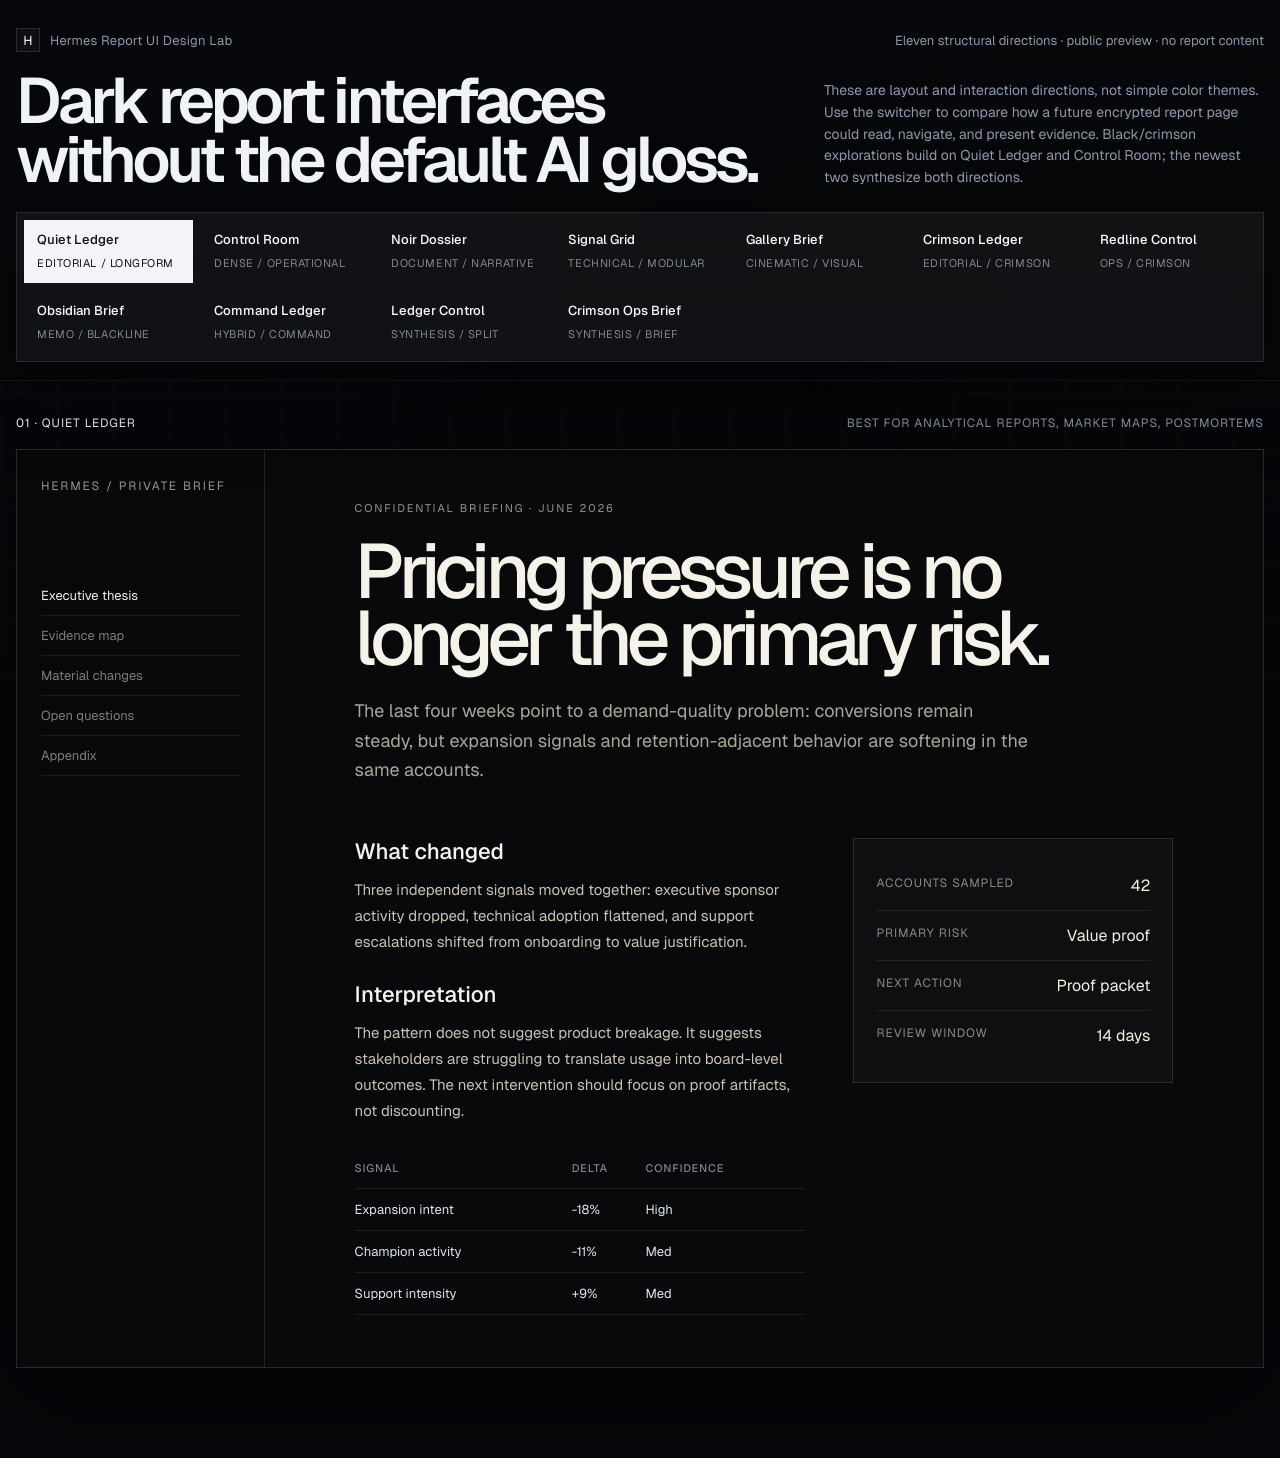
==== commit 6513d64c: "Add crimson ledger control synthesis variants" ====
--- a/design-lab/index.html
+++ b/design-lab/index.html
@@ -4,7 +4,7 @@
   <meta charset="utf-8" />
   <meta name="viewport" content="width=device-width, initial-scale=1" />
   <title>Hermes Report Design Lab</title>
-  <meta name="description" content="Nine dark UI directions for encrypted Hermes report pages." />
+  <meta name="description" content="Eleven dark UI directions for encrypted Hermes report pages." />
   <link rel="preconnect" href="https://fonts.googleapis.com">
   <link rel="preconnect" href="https://fonts.gstatic.com" crossorigin>
   <link href="https://fonts.googleapis.com/css2?family=Geist:wght@300;400;500;600;700&family=Geist+Mono:wght@400;500;600&family=Inter:wght@300;400;500;600;700&family=IBM+Plex+Serif:wght@400;500&display=swap" rel="stylesheet">
@@ -271,14 +271,74 @@
     .command-ledger .line span { color: #777f88; }
     .command-ledger .terminal .alert { margin-top: 28px; padding: 16px; border: 1px solid rgba(255,71,86,.34); color: #ff5b66; background: rgba(255,71,86,.055); font-family: Geist, Inter, sans-serif; }
 
+
+
+    /* 10 Ledger Control */
+    .ledger-control { background: #030303; color: #f5f0ea; font-family: Geist, Inter, sans-serif; }
+    .ledger-control .wrap { min-height: 760px; display: grid; grid-template-columns: 260px minmax(0, 1fr) 372px; background: #040303; }
+    .ledger-control .index { border-right: 1px solid rgba(218,42,55,.24); padding: 30px 24px; background: #060303; }
+    .ledger-control .index .mark { color: #e44650; font-family: Geist Mono, monospace; letter-spacing: .18em; text-transform: uppercase; font-size: 11px; margin-bottom: 78px; }
+    .ledger-control .index a { display: flex; align-items: center; justify-content: space-between; color: #8e817d; text-decoration: none; padding: 13px 0; border-bottom: 1px solid rgba(226,70,80,.12); font-size: 13px; }
+    .ledger-control .index a span { color: #b52a36; font-family: Geist Mono, monospace; font-size: 11px; }
+    .ledger-control .index a.active, .ledger-control .index a:hover { color: #fff2ec; }
+    .ledger-control .reader { padding: 50px min(5vw, 68px); }
+    .ledger-control .eyebrow { color: #e44650; font-family: Geist Mono, monospace; letter-spacing: .16em; text-transform: uppercase; font-size: 11px; margin-bottom: 22px; }
+    .ledger-control h2 { margin: 0 0 22px; max-width: 820px; color: #fff7f2; font-size: clamp(42px, 5.5vw, 78px); line-height: .89; letter-spacing: -.074em; font-weight: 560; }
+    .ledger-control .lede { max-width: 720px; color: #b5aaa6; font-size: 17px; line-height: 1.64; margin-bottom: 42px; }
+    .ledger-control .argument { border-left: 2px solid #9f2230; padding-left: 26px; max-width: 760px; }
+    .ledger-control .argument h3 { margin: 0 0 10px; font-size: 20px; color: #f4ece7; }
+    .ledger-control .argument p { margin: 0 0 22px; color: #cbc0bb; line-height: 1.72; }
+    .ledger-control .ops { border-left: 1px solid rgba(255,255,255,.09); padding: 24px; background: linear-gradient(to bottom, rgba(145,22,34,.11), rgba(0,0,0,0) 34%), #060505; }
+    .ledger-control .ops-head { display: flex; justify-content: space-between; align-items: center; color: #e44650; font-family: Geist Mono, monospace; font-size: 11px; letter-spacing: .14em; text-transform: uppercase; padding-bottom: 16px; border-bottom: 1px solid rgba(226,70,80,.20); margin-bottom: 18px; }
+    .ledger-control .badge { border: 1px solid rgba(226,70,80,.38); padding: 6px 8px; background: rgba(226,70,80,.055); }
+    .ledger-control .ops-grid { display: grid; grid-template-columns: 1fr 1fr; gap: 10px; margin-bottom: 18px; }
+    .ledger-control .ops-grid div { border: 1px solid rgba(255,255,255,.09); padding: 14px; background: #090707; }
+    .ledger-control .ops-grid span { display: block; color: #817a78; font-size: 11px; margin-bottom: 8px; }
+    .ledger-control .ops-grid b { font-size: 23px; }
+    .ledger-control .mini-pulse { height: 178px; border: 1px solid rgba(255,255,255,.08); margin-bottom: 18px; background: repeating-linear-gradient(to right, rgba(255,255,255,.04) 0 1px, transparent 1px 44px), repeating-linear-gradient(to top, rgba(255,255,255,.035) 0 1px, transparent 1px 36px), linear-gradient(to top, rgba(195,31,43,.15), transparent); position: relative; overflow: hidden; }
+    .ledger-control .mini-pulse svg { position: absolute; inset: 14px; width: calc(100% - 28px); height: calc(100% - 28px); }
+    .ledger-control .mini-pulse path { fill: none; stroke: #ff4a58; stroke-width: 2; vector-effect: non-scaling-stroke; }
+    .ledger-control .task { display: grid; grid-template-columns: 1fr auto; gap: 16px; padding: 12px 0; border-top: 1px solid rgba(255,255,255,.075); color: #d8d0cb; font-size: 13px; }
+    .ledger-control .task span:last-child { color: #ff5b66; font-family: Geist Mono, monospace; font-size: 11px; }
+
+    /* 11 Crimson Ops Brief */
+    .crimson-ops-brief { background: #030303; color: #f3f4f5; font-family: Geist, Inter, sans-serif; }
+    .crimson-ops-brief .wrap { min-height: 760px; padding: 28px; background: radial-gradient(circle at 86% 8%, rgba(185,24,39,.16), transparent 30rem), #030303; }
+    .crimson-ops-brief .surface { min-height: 704px; display: grid; grid-template-rows: auto 1fr; border: 1px solid rgba(255,255,255,.10); background: #050505; }
+    .crimson-ops-brief .topbar { display: grid; grid-template-columns: 1fr auto; gap: 18px; align-items: center; padding: 20px 24px; border-bottom: 1px solid rgba(255,255,255,.08); }
+    .crimson-ops-brief .topbar .label { color: #e14350; font-family: Geist Mono, monospace; letter-spacing: .16em; text-transform: uppercase; font-size: 11px; }
+    .crimson-ops-brief .states { display: flex; gap: 8px; }
+    .crimson-ops-brief .states span { border: 1px solid rgba(255,255,255,.10); padding: 8px 10px; color: #9aa1aa; font-size: 11px; font-family: Geist Mono, monospace; }
+    .crimson-ops-brief .states span.hot { color: #ff5561; border-color: rgba(255,85,97,.36); background: rgba(255,85,97,.055); }
+    .crimson-ops-brief .body { display: grid; grid-template-columns: minmax(0, .95fr) 1.15fr; }
+    .crimson-ops-brief .brief { padding: 44px 42px; border-right: 1px solid rgba(255,255,255,.08); }
+    .crimson-ops-brief h2 { margin: 0 0 20px; color: #fff8f3; font-size: clamp(42px, 5.4vw, 76px); line-height: .9; letter-spacing: -.073em; font-weight: 560; }
+    .crimson-ops-brief .lede { color: #aeb5bd; line-height: 1.62; font-size: 17px; max-width: 650px; margin-bottom: 36px; }
+    .crimson-ops-brief .decision { border-left: 2px solid #c72b38; padding-left: 22px; max-width: 620px; }
+    .crimson-ops-brief .decision h3 { margin: 0 0 10px; color: #f3eee9; font-size: 20px; }
+    .crimson-ops-brief .decision p { margin: 0 0 20px; color: #c7ced4; line-height: 1.68; }
+    .crimson-ops-brief .control-pane { padding: 28px; background: #060303; }
+    .crimson-ops-brief .pane-grid { display: grid; grid-template-columns: repeat(3, 1fr); gap: 10px; margin-bottom: 16px; }
+    .crimson-ops-brief .pane-grid div { border: 1px solid rgba(255,255,255,.09); padding: 15px; background: #090606; }
+    .crimson-ops-brief .pane-grid span { color: #7c858f; font-size: 11px; text-transform: uppercase; letter-spacing: .08em; display: block; margin-bottom: 8px; }
+    .crimson-ops-brief .pane-grid b { font-size: 24px; }
+    .crimson-ops-brief .matrix { display: grid; grid-template-columns: 1fr 1fr; gap: 12px; }
+    .crimson-ops-brief .panel { border: 1px solid rgba(255,255,255,.09); padding: 18px; min-height: 190px; background: #080606; }
+    .crimson-ops-brief .panel h4 { margin: 0 0 14px; color: #e14350; font-size: 11px; letter-spacing: .14em; text-transform: uppercase; }
+    .crimson-ops-brief .panel p { color: #b7bec6; line-height: 1.55; margin: 0; }
+    .crimson-ops-brief .bars { display: grid; gap: 12px; margin-top: 8px; }
+    .crimson-ops-brief .bar { height: 11px; background: #151111; border: 1px solid rgba(255,255,255,.08); position: relative; overflow: hidden; }
+    .crimson-ops-brief .bar::before { content: ""; position: absolute; inset: 0 auto 0 0; width: var(--w); background: linear-gradient(90deg, #791722, #ff4d5a); }
+    .crimson-ops-brief .callout { margin-top: 12px; border: 1px solid rgba(255,85,97,.28); padding: 16px; color: #ff6873; background: rgba(255,85,97,.05); }
+
     @media (max-width: 960px) {
       .lab-title { grid-template-columns: 1fr; }
       .switcher { grid-template-columns: 1fr; }
-      .ledger .wrap, .control .wrap, .dossier .sheet, .signal .chrome, .gallery .mosaic, .crimson-ledger .wrap, .redline-control .wrap, .obsidian-brief .paper, .command-ledger .wrap { grid-template-columns: 1fr; }
-      .ledger aside, .control .rail, .control .sidebar, .crimson-ledger aside, .redline-control .rail, .redline-control .queue { display: none; }
+      .ledger .wrap, .control .wrap, .dossier .sheet, .signal .chrome, .gallery .mosaic, .crimson-ledger .wrap, .redline-control .wrap, .obsidian-brief .paper, .command-ledger .wrap, .ledger-control .wrap, .crimson-ops-brief .body { grid-template-columns: 1fr; }
+      .ledger aside, .control .rail, .control .sidebar, .crimson-ledger aside, .redline-control .rail, .redline-control .queue, .ledger-control .index { display: none; }
       .gallery .mosaic { grid-template-rows: none; }
       .gallery .tile, .gallery .tile.big { min-height: 330px; grid-row: auto; }
-      .gallery .strip, .control .cards, .signal .matrix, .redline-control .metrics, .command-ledger .readout { grid-template-columns: 1fr 1fr; }
+      .gallery .strip, .control .cards, .signal .matrix, .redline-control .metrics, .command-ledger .readout, .ledger-control .ops-grid, .crimson-ops-brief .pane-grid, .crimson-ops-brief .matrix { grid-template-columns: 1fr 1fr; }
     }
   </style>
 </head>
@@ -287,11 +347,11 @@
     <div class="lab-shell">
       <div class="lab-topline">
         <div class="lab-brand"><span class="lab-mark">H</span><span>Hermes Report UI Design Lab</span></div>
-        <div class="lab-note">Nine structural directions · public preview · no report content</div>
+        <div class="lab-note">Eleven structural directions · public preview · no report content</div>
       </div>
       <div class="lab-title">
         <h1>Dark report interfaces without the default AI gloss.</h1>
-        <p>These are layout and interaction directions, not simple color themes. Use the switcher to compare how a future encrypted report page could read, navigate, and present evidence. New black/crimson explorations build on Quiet Ledger and Control Room.</p>
+        <p>These are layout and interaction directions, not simple color themes. Use the switcher to compare how a future encrypted report page could read, navigate, and present evidence. Black/crimson explorations build on Quiet Ledger and Control Room; the newest two synthesize both directions.</p>
       </div>
       <nav class="switcher" aria-label="Design variants" role="tablist">
         <button role="tab" aria-selected="true" data-target="ledger"><b>Quiet Ledger</b><span>Editorial / longform</span></button>
@@ -303,6 +363,8 @@
         <button role="tab" aria-selected="false" data-target="redline-control"><b>Redline Control</b><span>Ops / crimson</span></button>
         <button role="tab" aria-selected="false" data-target="obsidian-brief"><b>Obsidian Brief</b><span>Memo / blackline</span></button>
         <button role="tab" aria-selected="false" data-target="command-ledger"><b>Command Ledger</b><span>Hybrid / command</span></button>
+        <button role="tab" aria-selected="false" data-target="ledger-control"><b>Ledger Control</b><span>Synthesis / split</span></button>
+        <button role="tab" aria-selected="false" data-target="crimson-ops-brief"><b>Crimson Ops Brief</b><span>Synthesis / brief</span></button>
       </nav>
     </div>
   </header>
@@ -500,6 +562,56 @@
       </div>
     </section>
 
+    <section id="variant-ledger-control" data-variant="ledger-control" class="variant" aria-label="Ledger Control design variant">
+      <div class="variant-meta"><span class="stance">10 · Ledger Control</span><span>Synthesis · Crimson Ledger reading surface plus Redline operations rail</span></div>
+      <div class="frame ledger-control">
+        <div class="wrap">
+          <aside class="index">
+            <div class="mark">Hermes / ledger control</div>
+            <nav>
+              <a class="active" href="#">Executive thesis <span>01</span></a>
+              <a href="#">Proof ledger <span>02</span></a>
+              <a href="#">Exception queue <span>03</span></a>
+              <a href="#">Decision path <span>04</span></a>
+              <a href="#">Owner notes <span>05</span></a>
+            </nav>
+          </aside>
+          <main class="reader">
+            <div class="eyebrow">Synthesis prototype · read / operate</div>
+            <h2>Hold the argument and the exception state on one surface.</h2>
+            <p class="lede">This version keeps Crimson Ledger’s calm editorial spine, then attaches a persistent Redline rail for live risk, action state, and owner follow-up.</p>
+            <article class="argument">
+              <h3>Design stance</h3>
+              <p>The reader should start in a serious memo, not a dashboard. Operational urgency is present, but it stays in the rail until a decision requires it.</p>
+              <h3>Best use</h3>
+              <p>Good for recurring strategic reports where the conclusion matters as much as the action queue: portfolio reviews, risk memos, operating updates.</p>
+              <table class="mini-table"><tbody><tr><td>Thesis clarity</td><td>High</td><td>Editorial</td></tr><tr><td>Action density</td><td>Med</td><td>Rail</td></tr><tr><td>Risk state</td><td>Visible</td><td>Redline</td></tr></tbody></table>
+            </article>
+          </main>
+          <aside class="ops">
+            <div class="ops-head"><span>Redline rail</span><span class="badge">2 open</span></div>
+            <div class="ops-grid"><div><span>Exposure</span><b>0.42</b></div><div><span>Confidence</span><b>81%</b></div><div><span>Window</span><b>10d</b></div><div><span>Owner</span><b>CB</b></div></div>
+            <div class="mini-pulse"><svg viewBox="0 0 330 150" aria-hidden="true"><path d="M8 112 L70 96 L132 72 L204 86 L322 34"/><path d="M18 130 L104 108 L180 106 L250 70 L318 64" opacity=".55"/></svg></div>
+            <div class="task"><span>Ship proof memo</span><span>P0</span></div><div class="task"><span>Validate account sample</span><span>P1</span></div><div class="task"><span>Review price narrative</span><span>P2</span></div>
+          </aside>
+        </div>
+      </div>
+    </section>
+
+    <section id="variant-crimson-ops-brief" data-variant="crimson-ops-brief" class="variant" aria-label="Crimson Ops Brief design variant">
+      <div class="variant-meta"><span class="stance">11 · Crimson Ops Brief</span><span>Synthesis · Redline status first, Crimson Ledger decision memo second</span></div>
+      <div class="frame crimson-ops-brief">
+        <div class="wrap"><div class="surface">
+          <div class="topbar"><div class="label">Hermes operational brief / black crimson</div><div class="states"><span>READ</span><span class="hot">DECIDE</span><span>TRACE</span></div></div>
+          <div class="body">
+            <main class="brief"><h2>The page opens like a cockpit, then reads like a memo.</h2><p class="lede">This variant reverses the balance: operational status is immediately visible, but the main content still behaves like a concise decision brief rather than a grid of cards.</p><article class="decision"><h3>Decision thesis</h3><p>Do not wait for another dashboard pass. The current evidence is sufficient to ship a proof packet and narrow the remaining risk to two assumptions.</p><h3>Why it combines both</h3><p>Crimson Ledger contributes the sober argument structure; Redline Control contributes priority state, urgency, and follow-through.</p></article></main>
+            <aside class="control-pane"><div class="pane-grid"><div><span>Risk</span><b>0.38</b></div><div><span>Priority</span><b>P0</b></div><div><span>Drift</span><b>-6%</b></div></div><div class="matrix"><div class="panel"><h4>Readiness bars</h4><div class="bars"><div class="bar" style="--w:82%"></div><div class="bar" style="--w:64%"></div><div class="bar" style="--w:47%"></div></div><div class="callout">Blocking issue: proof narrative is lagging the sales motion.</div></div><div class="panel"><h4>Action ledger</h4><table class="mini-table"><tbody><tr><td>Proof packet</td><td>P0</td></tr><tr><td>Sample audit</td><td>P1</td></tr><tr><td>Exec note</td><td>P1</td></tr></tbody></table></div><div class="panel"><h4>Reader model</h4><p>Top-level status first for urgency. Memo text second for persuasion. Tables only where proof needs compression.</p></div><div class="panel"><h4>Tradeoff</h4><p>More assertive than Ledger Control, but slightly less calm. Strong if reports need to trigger decisions.</p></div></div></aside>
+          </div>
+        </div></div>
+      </div>
+    </section>
+
+
   </main>
 
   <script>
